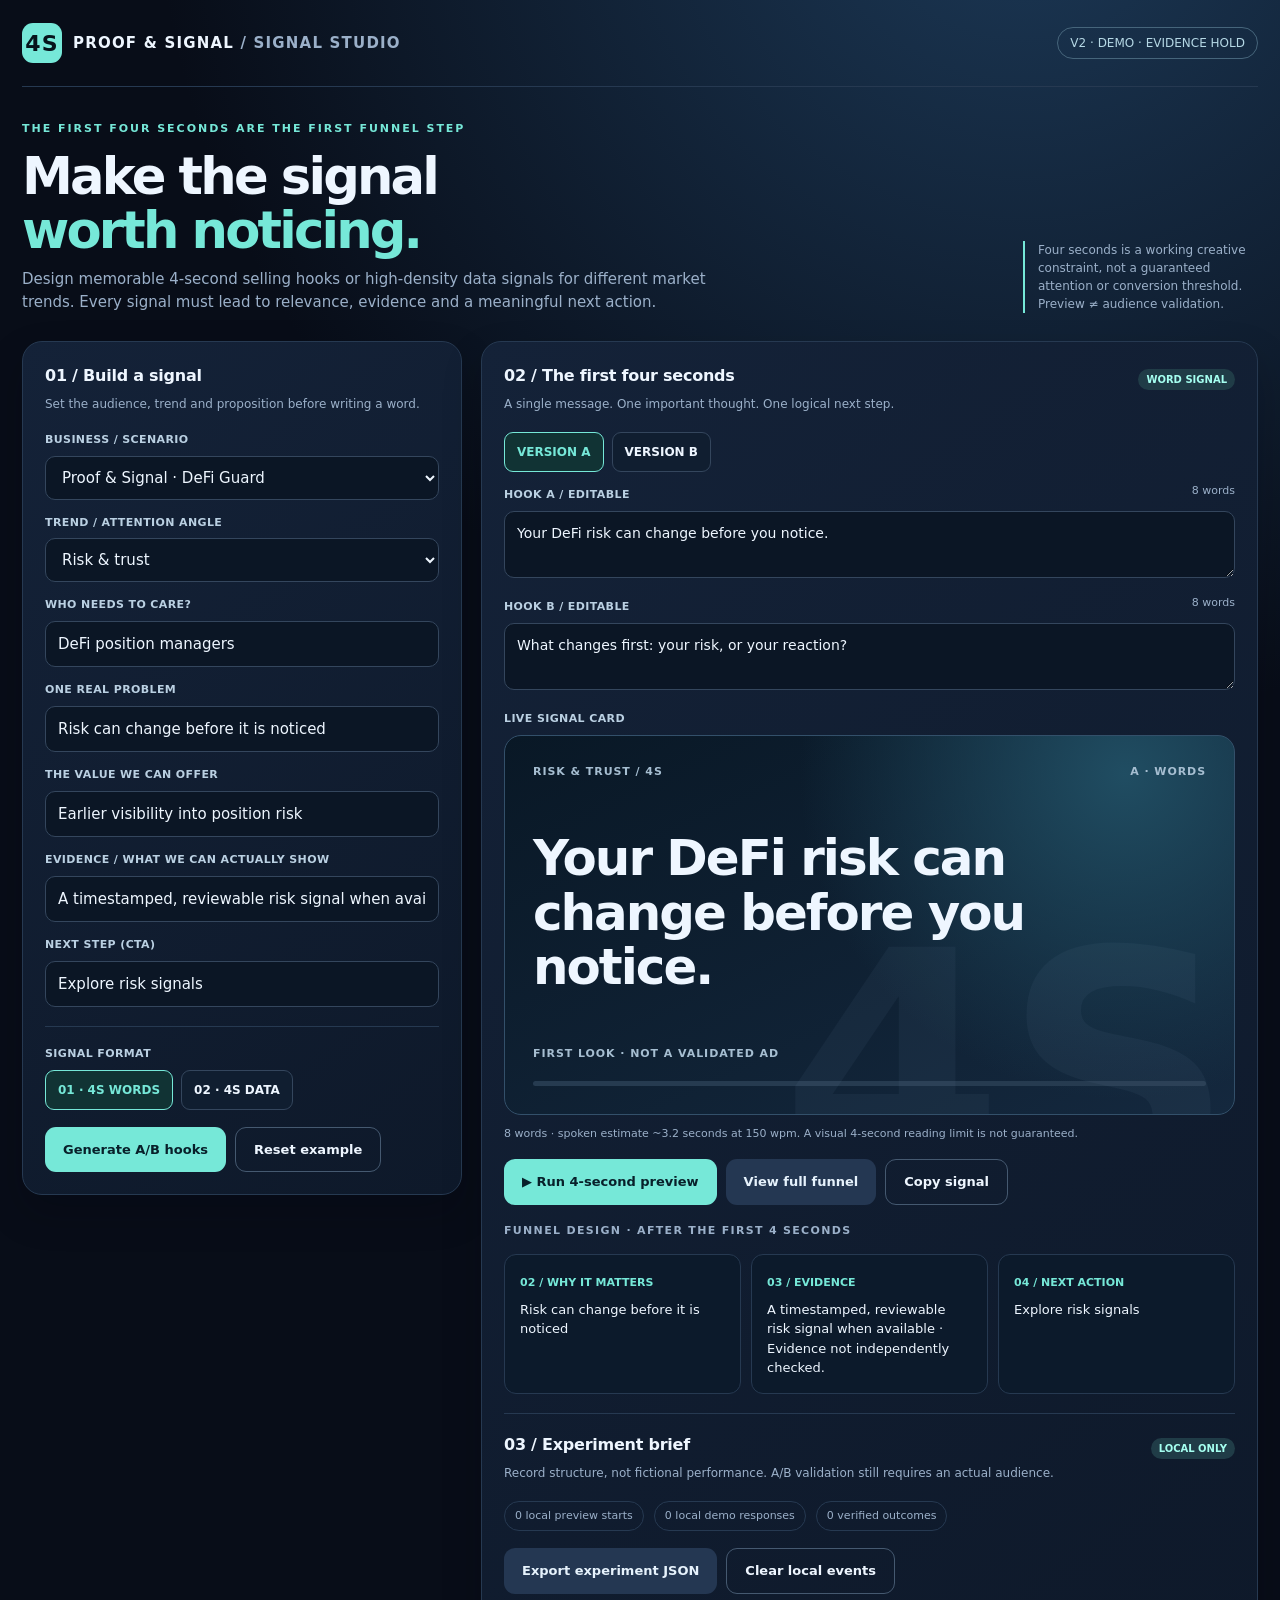
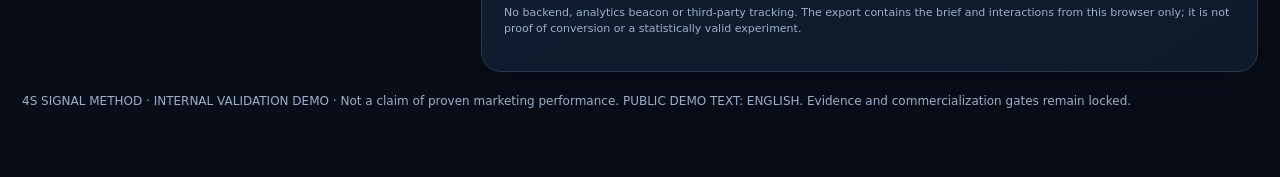
==== studio/index.html @ 3b1cb040 "Add isolated 4S Signal Studio v2 preview with trend-aware selling hooks and evidence funnel" ====
<!doctype html>
<html lang="en">
<head>
<meta charset="utf-8">
<meta name="viewport" content="width=device-width, initial-scale=1">
<meta name="color-scheme" content="dark">
<title>4S Signal Studio — Hook to Funnel Demo</title>
<style>
:root{--bg:#080d18;--panel:#101b2d;--p2:#142238;--line:#263951;--text:#eef6ff;--muted:#9bb0c9;--aqua:#76e8d8;--blue:#95b5ff;--amber:#ffd78e;--error:#ffa4a4}
*{box-sizing:border-box}body{margin:0;background:radial-gradient(circle at 80% -8%,#1c3957 0,transparent 40%),var(--bg);color:var(--text);font:15px/1.5 Inter,ui-sans-serif,system-ui,-apple-system,BlinkMacSystemFont,"Segoe UI",sans-serif}button,input,textarea,select{font:inherit}button{cursor:pointer}button:focus-visible,input:focus-visible,textarea:focus-visible,select:focus-visible{outline:2px solid var(--aqua);outline-offset:3px}a{color:var(--aqua)}.shell{max-width:1320px;margin:auto;padding:0 22px 55px}.top{display:flex;gap:15px;align-items:center;justify-content:space-between;padding:23px 0;border-bottom:1px solid var(--line)}.logo{display:flex;align-items:center;gap:11px;font-weight:800;letter-spacing:.08em}.mark{display:grid;place-items:center;width:40px;height:40px;background:var(--aqua);color:#06131b;border-radius:11px;font-size:22px;font-weight:900}.status{font-size:12px;border:1px solid #46657b;border-radius:99px;color:#b5d8e5;padding:6px 12px}.hero{display:flex;justify-content:space-between;gap:22px;align-items:end;padding:34px 0 28px}.eyebrow{color:var(--aqua);font-size:11px;font-weight:800;letter-spacing:.18em}.hero h1{font-size:clamp(33px,4vw,61px);line-height:1.06;letter-spacing:-.055em;margin:11px 0}.hero h1 em{font-style:normal;color:var(--aqua)}.hero p{max-width:720px;color:var(--muted);margin:0}.hero .note{max-width:235px;font-size:12px;color:var(--muted);border-left:2px solid var(--aqua);padding-left:13px}.workspace{display:grid;grid-template-columns:minmax(310px,440px) minmax(0,1fr);gap:19px;align-items:start}.panel{background:linear-gradient(145deg,#142238 0,#0e192a 100%);border:1px solid var(--line);border-radius:20px;padding:22px;box-shadow:0 18px 38px #02071035}.panel h2{font-size:16px;letter-spacing:-.015em;margin:0 0 7px}.sub{font-size:12px;color:var(--muted);margin:0 0 19px}.label{display:block;color:#bad0e2;font-weight:700;font-size:11px;letter-spacing:.035em;margin:15px 0 7px}.field{width:100%;background:#0b1625;color:var(--text);border:1px solid #34465d;border-radius:10px;padding:11px 12px;min-height:43px}.field::placeholder{color:#8295ad}.field:focus{border-color:var(--aqua)}textarea.field{min-height:67px;resize:vertical}.twocol{display:grid;grid-template-columns:1fr 1fr;gap:11px}.tabs{display:flex;gap:8px}.chip{background:#101e30;border:1px solid #34465d;border-radius:9px;color:var(--text);padding:10px 12px;font-size:12px;font-weight:800}.chip.active{border-color:var(--aqua);color:var(--aqua);background:#113334}.btn{border:0;border-radius:11px;padding:12px 18px;font-weight:800;font-size:13px;background:var(--aqua);color:#08202a}.btn.secondary{background:#243752;color:#e6f2fc}.btn.outline{background:transparent;color:var(--text);border:1px solid #455970}.btn:disabled{opacity:.4;cursor:not-allowed}.btn-row{display:flex;flex-wrap:wrap;gap:9px;margin-top:17px}.help{color:var(--muted);font-size:11px}.warning{color:var(--amber)!important}.success{color:var(--aqua)!important}.hlabel{display:flex;align-items:center;justify-content:space-between;gap:8px}.pill{display:inline-block;background:#203c47;color:#a5fff0;padding:3px 8px;font-size:10px;border-radius:99px;font-weight:750}.stage{min-height:380px;display:flex;flex-direction:column;justify-content:space-between;background:radial-gradient(circle at 85% 10%,#204d62 0,transparent 46%),linear-gradient(155deg,#091826,#14283e);border:1px solid #33506a;border-radius:17px;padding:28px;position:relative;overflow:hidden}.stage:after{content:"4S";position:absolute;bottom:-115px;right:0;color:#87a5bd10;font-size:320px;font-weight:900;pointer-events:none;line-height:1}.stagehead,.stagefoot{display:flex;justify-content:space-between;gap:10px;align-items:center;z-index:1;font-size:11px;letter-spacing:.085em;font-weight:800;color:#a6bed1}.signal{z-index:1;position:relative;margin:32px 0}.signal h3{font-size:clamp(30px,3.9vw,60px);line-height:1.09;letter-spacing:-.04em;margin:0;max-width:740px}.signal .unit{color:var(--aqua);font-size:13px;font-weight:800;letter-spacing:.06em;text-transform:uppercase}.signal .number{font-size:clamp(74px,9vw,136px);line-height:.95;letter-spacing:-.07em;color:var(--aqua);font-weight:900}.signal .context{color:#e9f5fb;font-size:clamp(18px,2vw,29px);line-height:1.16;margin-top:10px;font-weight:800}.signal .implication{color:#b5cede;margin-top:10px;font-size:15px}.source{max-width:320px;text-align:right;color:var(--amber);letter-spacing:0;font-size:10px}.progress{height:5px;background:#263b50;border-radius:100px;overflow:hidden;margin-top:18px}.progress>span{display:block;background:var(--aqua);height:100%;width:0}.progress.running>span{animation:fill 4s linear forwards}@keyframes fill{to{width:100%}}.muted{color:var(--muted)}.below{display:grid;grid-template-columns:repeat(3,minmax(0,1fr));gap:10px;margin-top:15px}.step{padding:15px;background:#0c1a2b;border:1px solid var(--line);border-radius:12px}.step b{color:var(--aqua);font-size:11px}.step p{font-size:13px;margin:7px 0 0}.evidence{color:var(--amber)}.mini-title{font-size:11px;font-weight:800;letter-spacing:.12em;color:var(--muted);margin:18px 0 11px}.signal-edit{min-height:75px;font-size:14px}.split{display:grid;grid-template-columns:1fr 1fr;gap:12px}.thin{height:1px;background:var(--line);margin:19px 0}.test-result{background:#11293a;border:1px solid #285066;border-radius:12px;padding:15px;margin-top:12px;display:none}.test-result.visible{display:block}.test-result h3{margin:0 0 8px}.result-head{font-size:13px;font-weight:700;color:var(--aqua)}.result-head small{color:var(--muted);font-weight:400}.test-actions{display:flex;flex-wrap:wrap;gap:8px;margin-top:15px}.count{color:var(--muted);font-size:12px}.footer-note{font-size:12px;color:var(--muted);margin-top:20px}.summary{display:flex;gap:10px;flex-wrap:wrap;margin-top:10px}.summary span{padding:6px 10px;border:1px solid var(--line);border-radius:99px;font-size:11px;color:var(--muted)}.value{font-size:13px;font-weight:700}.fade{opacity:.55}.test-banner{background:#273d30;color:#c8f0d4;border:1px solid #45785c;padding:8px 11px;font-size:11px;border-radius:8px;margin-bottom:12px}.exportNote{font-size:11px;color:var(--muted)}.test-hidden{display:none!important}@media(max-width:1020px){.workspace{grid-template-columns:1fr}.hero{align-items:start}.stage{min-height:345px}}@media(max-width:640px){.shell{padding:0 13px 28px}.top{padding:14px 0}.logo{letter-spacing:.02em;font-size:12px}.mark{height:34px;width:34px}.status{font-size:10px;padding:4px 7px}.hero{display:block;padding:24px 0}.hero h1{font-size:38px}.hero .note{margin-top:17px;max-width:100%}.panel{padding:16px;border-radius:14px}.stage{padding:18px;min-height:335px}.stage:after{font-size:220px;bottom:-65px}.signal{margin:27px 0}.signal h3{font-size:36px}.signal .number{font-size:90px}.below{grid-template-columns:1fr}.twocol{grid-template-columns:1fr}.split{grid-template-columns:1fr}.source{max-width:140px}.hero .note{border-left:2px solid var(--aqua)}}
</style>
</head>
<body>
<div class="shell">
<header class="top"><div class="logo"><span class="mark">4S</span><span>PROOF &amp; SIGNAL <span class="muted">/ SIGNAL STUDIO</span></span></div><span class="status">V2 · DEMO · EVIDENCE HOLD</span></header>
<div class="hero"><div><div class="eyebrow">THE FIRST FOUR SECONDS ARE THE FIRST FUNNEL STEP</div><h1>Make the signal<br><em>worth noticing.</em></h1><p>Design memorable 4-second selling hooks or high-density data signals for different market trends. Every signal must lead to relevance, evidence and a meaningful next action.</p></div><div class="note">Four seconds is a working creative constraint, not a guaranteed attention or conversion threshold. Preview ≠ audience validation.</div></div>
<div class="workspace">
<section class="panel" aria-labelledby="editorTitle">
<h2 id="editorTitle">01 / Build a signal</h2><p class="sub">Set the audience, trend and proposition before writing a word.</p>
<label class="label" for="project">BUSINESS / SCENARIO</label><select class="field" id="project"><option value="defi">Proof &amp; Signal · DeFi Guard</option><option value="leads">TrendSolutions · Lead Recovery</option><option value="finder">TrendSolutions · Product Finder</option><option value="custom">Custom campaign</option></select>
<label class="label" for="trend">TREND / ATTENTION ANGLE</label><select class="field" id="trend"><option value="risk">Risk &amp; trust</option><option value="cost">Cost &amp; lost value</option><option value="speed">Speed &amp; response</option><option value="emerging">Emerging demand</option><option value="proof">Evidence over hype</option></select>
<label class="label" for="audience">WHO NEEDS TO CARE?</label><input class="field" id="audience" maxlength="140">
<label class="label" for="problem">ONE REAL PROBLEM</label><input class="field" id="problem" maxlength="160">
<label class="label" for="benefit">THE VALUE WE CAN OFFER</label><input class="field" id="benefit" maxlength="160">
<label class="label" for="evidence">EVIDENCE / WHAT WE CAN ACTUALLY SHOW</label><input class="field" id="evidence" maxlength="180" placeholder="e.g. a dated sample report or verified workflow">
<label class="label" for="cta">NEXT STEP (CTA)</label><input class="field" id="cta" maxlength="70" placeholder="Explore the evidence">
<div class="thin"></div><div class="label">SIGNAL FORMAT</div>
<div class="tabs" role="group" aria-label="Signal format"><button type="button" id="wordsTab" class="chip active" aria-pressed="true">01 · 4S WORDS</button><button type="button" id="dataTab" class="chip" aria-pressed="false">02 · 4S DATA</button></div>
<div id="dataFields" hidden>
<div class="twocol"><div><label class="label" for="metric">METRIC (ACTUAL OR SAMPLE)</label><input class="field" id="metric" maxlength="16" placeholder="e.g. 5"></div><div><label class="label" for="unit">UNIT / MEANING</label><input class="field" id="unit" maxlength="50" placeholder="unanswered inquiries"></div></div>
<label class="label" for="period">PERIOD / SCOPE</label><input class="field" id="period" maxlength="50" placeholder="past 24 hours">
<label class="label" for="source">DATA SOURCE (OPTIONAL)</label><input class="field" id="source" maxlength="180" placeholder="Source name, date, report or URL">
<p class="help warning">Demo metrics are illustrative. Enter a genuine source for your own data. User-supplied sources are not independently verified.</p>
</div>
<div class="btn-row"><button class="btn" id="generate" type="button">Generate A/B hooks</button><button class="btn outline" id="reset" type="button">Reset example</button></div>
</section>
<section class="panel" aria-label="Hook studio preview">
<div class="hlabel"><h2>02 / The first four seconds</h2><span id="formatPill" class="pill">WORD SIGNAL</span></div><p class="sub">A single message. One important thought. One logical next step.</p>
<div class="tabs" role="group" aria-label="Hook variation"><button class="chip active" id="varA" aria-pressed="true" type="button">VERSION A</button><button class="chip" id="varB" aria-pressed="false" type="button">VERSION B</button></div>
<div id="wordEditor"><div class="hlabel"><label class="label" for="hookA">HOOK A / EDITABLE</label><span class="help" id="wordsA"></span></div><textarea id="hookA" class="field signal-edit" maxlength="220"></textarea><div class="hlabel"><label class="label" for="hookB">HOOK B / EDITABLE</label><span class="help" id="wordsB"></span></div><textarea id="hookB" class="field signal-edit" maxlength="220"></textarea></div>
<div class="label">LIVE SIGNAL CARD</div>
<div class="stage" id="stage" aria-live="polite">
<div class="stagehead"><span id="topTag">RISK &amp; TRUST / 4S</span><span id="previewType">A · WORDS</span></div>
<div class="signal" id="signal" aria-label="Four second hook preview"><h3 id="signalHeadline"></h3><div id="signalData" hidden><div class="number" id="signalNumber"></div><div class="unit" id="signalUnit"></div><div class="context" id="signalContext"></div><div class="implication" id="signalImplication"></div></div></div>
<div><div class="stagefoot"><span id="stageFooter">FIRST LOOK · NOT A VALIDATED AD</span><span class="source" id="sourceFlag"></span></div><div class="progress" id="progress"><span></span></div></div>
</div>
<p class="help" id="readHint">Concise hooks are more likely to be readable in four seconds. Actual comprehension must be tested.</p>
<div class="btn-row"><button class="btn" id="preview" type="button">▶ Run 4-second preview</button><button class="btn secondary" id="showFunnel" type="button">View full funnel</button><button class="btn outline" id="copy" type="button">Copy signal</button></div>
<div class="test-result" id="result" aria-live="polite"><div class="result-head">THE NEXT STEP <small id="resultOrigin"></small></div><h3 id="resultHeadline"></h3><p id="resultProblem"></p><p id="resultEvidence"></p><div class="test-actions"><button class="btn" id="explore" type="button">Explore evidence</button><button class="btn secondary" id="notRelevant" type="button">Not relevant</button></div><p class="help" id="outcomeText">Local demo interaction only — not a verified customer response.</p></div>
<div class="mini-title">FUNNEL DESIGN · AFTER THE FIRST 4 SECONDS</div><div class="below"><div class="step"><b>02 / WHY IT MATTERS</b><p id="stepProblem"></p></div><div class="step"><b>03 / EVIDENCE</b><p id="stepEvidence"></p></div><div class="step"><b>04 / NEXT ACTION</b><p id="stepAction"></p></div></div>
<div class="thin"></div><div class="hlabel"><h2>03 / Experiment brief</h2><span class="pill">LOCAL ONLY</span></div><p class="sub">Record structure, not fictional performance. A/B validation still requires an actual audience.</p><div class="summary" id="eventSummary"><span>0 preview starts</span><span>0 local actions</span><span>0 verified outcomes</span></div><div class="btn-row"><button class="btn secondary" id="export" type="button">Export experiment JSON</button><button class="btn outline" id="clear" type="button">Clear local events</button></div><p class="exportNote">No backend, analytics beacon or third-party tracking. The export contains the brief and interactions from this browser only; it is not proof of conversion or a statistically valid experiment.</p>
</section>
</div><p class="footer-note">4S SIGNAL METHOD · INTERNAL VALIDATION DEMO · Not a claim of proven marketing performance. PUBLIC DEMO TEXT: ENGLISH. Evidence and commercialization gates remain locked.</p>
</div>
<script>
(()=>{'use strict';
const el=id=>document.getElementById(id);
const cases={
 defi:{audience:'DeFi position managers',problem:'Risk can change before it is noticed',benefit:'Earlier visibility into position risk',evidence:'A timestamped, reviewable risk signal when available',cta:'Explore risk signals',metric:'',unit:'',period:'',hooks:{risk:['Your DeFi risk can change before you notice.','What changes first: your risk, or your reaction?'],cost:['Do you know the true cost of protecting capital?','The hidden cost: risk you did not measure.'],speed:['How fast can your DeFi risk change?','Your next risk decision starts with a signal.'],emerging:['New DeFi opportunities bring new risks. Are you tracking both?','What is changing before the market notices?'],proof:['Risk claims are easy. Where is the evidence?','A green dashboard is not proof of low risk.']}},
 leads:{audience:'Business owners and sales teams',problem:'Qualified inbound leads may go unanswered',benefit:'A more consistent lead response workflow',evidence:'Response timestamps and an auditable lead-recovery workflow',cta:'Explore lead recovery',metric:'5',unit:'unanswered inquiries',period:'illustrative 24h sample',hooks:{risk:['A missed lead may never ask twice.','What happens when your best lead hears nothing?'],cost:['How much is one unanswered lead worth?','Unanswered inquiries can become lost opportunities.'],speed:['A new lead arrives. Who answers first?','How long does your next lead wait?'],emerging:['Demand is moving. Can your follow-up keep pace?','More inbound interest means nothing without a response.'],proof:['Your CRM says “lead.” Did anyone reply?','Where is the evidence your leads were contacted?']}},
 finder:{audience:'EU affiliate and e-commerce teams',problem:'Product demand can change before sourcing catches up',benefit:'Spot and evaluate emerging product demand',evidence:'Dated, cross-channel demand signals when collected',cta:'Explore demand signals',metric:'3',unit:'channels to compare',period:'illustrative research workflow',hooks:{risk:['A viral product is not always a sellable product.','What will you check before promoting the trend?'],cost:['The costly trend is the one you chase too late.','What if your product research begins after the peak?'],speed:['Viral demand moves faster than product catalogs.','By the time it trends, are you already late?'],emerging:['Is this the next demand shift—or just noise?','What are people discovering before everyone else?'],proof:['Viral views are not proof of buyer demand.','Which trend has evidence beyond creator hype?']}},
 custom:{audience:'Your ideal buyer',problem:'an important customer problem goes unnoticed',benefit:'a useful, evidence-based solution',evidence:'',cta:'Explore the solution',metric:'',unit:'',period:'',hooks:{}}
};
let variant='A',mode='words',running=false,events=[],previewId=null;
const keys=['audience','problem','benefit','evidence','cta','metric','unit','period','source'];
let project='defi',trend='risk';
function esc(s){return String(s??'').replace(/[&<>"']/g,ch=>({'&':'&amp;','<':'&lt;','>':'&gt;','"':'&quot;',"'":'&#39;'}[ch]));}
function val(id){return el(id).value.trim();}
function wordCount(v){return v.trim().split(/\s+/).filter(Boolean).length;}
function normalizeSentence(s){return s.replace(/[.?!]+$/,'').trim();}
function shortProblem(){return normalizeSentence(val('problem')).replace(/^([A-Z])/,m=>m.toLowerCase());}
function hooksFor(){let p=cases[project];if(p.hooks[trend])return p.hooks[trend];let pain=shortProblem();let templates={risk:[`What if ${pain}?`,`How do you know when ${pain}?`],cost:[`What is the true cost when ${pain}?`,`Is ${pain} costing more than you think?`],speed:[`How quickly can you act when ${pain}?`,`When ${pain}, every response matters.`],emerging:[`What is changing before your competitors see it?`,`Is ${pain} a hidden market signal?`],proof:[`What evidence do you have when ${pain}?`,`Claims are easy. Can you show the evidence?`]};return templates[trend];}
function seedProject(){let p=cases[project];for(let k of keys)el(k).value=p[k]||'';regenerate();}
function regenerate(){let h=hooksFor();el('hookA').value=h[0];el('hookB').value=h[1];render();}
function render(){let ang=el('trend').selectedOptions[0].textContent.toUpperCase();el('topTag').textContent=ang+' / 4S';el('wordsTab').classList.toggle('active',mode==='words');el('dataTab').classList.toggle('active',mode==='data');el('wordsTab').setAttribute('aria-pressed',mode==='words');el('dataTab').setAttribute('aria-pressed',mode==='data');el('dataFields').hidden=mode!=='data';el('wordEditor').hidden=mode!=='words';el('formatPill').textContent=mode==='words'?'WORD SIGNAL':'DATA SIGNAL';el('varA').classList.toggle('active',variant==='A');el('varB').classList.toggle('active',variant==='B');el('varA').setAttribute('aria-pressed',variant==='A');el('varB').setAttribute('aria-pressed',variant==='B');el('previewType').textContent=variant+' · '+mode.toUpperCase();
let hook=val('hook'+variant);el('wordsA').textContent=wordCount(val('hookA'))+' words';el('wordsB').textContent=wordCount(val('hookB'))+' words';
let missing=!val('metric')||!val('unit');el('signalHeadline').hidden=mode==='data';el('signalData').hidden=mode==='words';
if(mode==='words'){el('signalHeadline').textContent=hook||'Write a memorable four-second signal.';el('sourceFlag').textContent='';let count=wordCount(hook);el('readHint').textContent=`${count} words · spoken estimate ~${(count/2.5).toFixed(1)} seconds at 150 wpm. A visual 4-second reading limit is not guaranteed.`;el('readHint').classList.toggle('warning',count>12);}else{
el('signalNumber').textContent=missing?'—':val('metric');el('signalUnit').textContent=missing?'ADD ONE MEANINGFUL METRIC':val('unit');el('signalContext').textContent=val('period')||'Add the relevant timeframe';el('signalImplication').textContent=val('problem')||'Show the consequence';let src=val('source');el('sourceFlag').textContent=src?'USER-SUPPLIED SOURCE · NOT AUDITED':'ILLUSTRATIVE · NO VERIFIED SOURCE';el('readHint').textContent=missing?'Enter a metric and a unit before running a data signal.':'A data signal compresses the key fact, scope and implication. It does not replace full evidence.';el('readHint').classList.toggle('warning',missing);}
el('preview').disabled=running||(mode==='data'&&missing)||(mode==='words'&&!hook);el('stepProblem').textContent=val('problem')||'No audience problem defined.';el('stepEvidence').textContent=val('evidence')?val('evidence')+' · Evidence not independently checked.':'Evidence pending — do not claim an unverified result.';el('stepAction').textContent=val('cta')||'No action defined.';el('explore').textContent=val('cta')||'Explore the evidence';el('stageFooter').textContent=running?'EXPOSURE TIMER · NOT A MEASURE OF ATTENTION':'FIRST LOOK · NOT A VALIDATED AD';updateSummary();}
function setMode(v){if(running)return;mode=v;hideResult();render();}function setVariant(v){if(running)return;variant=v;hideResult();render();}
function hideResult(){el('result').classList.remove('visible');el('outcomeText').textContent='Local demo interaction only — not a verified customer response.';el('explore').disabled=false;el('notRelevant').disabled=false;}
function snap(){return {scenario:project,trend,variant,mode,audience:val('audience'),problem:val('problem'),benefit:val('benefit'),evidence:val('evidence'),cta:val('cta'),hookA:val('hookA'),hookB:val('hookB'),selectedHook:val('hook'+variant),metric:val('metric'),unit:val('unit'),period:val('period'),source:val('source'),evidence_status:'USER_SUPPLIED_NOT_INDEPENDENTLY_VERIFIED'};}
function addEvent(type){events.push({type,time:new Date().toISOString(),preview_id:previewId,configuration:snap()});updateSummary();}
function updateSummary(){let starts=events.filter(e=>e.type==='preview_started').length,actions=events.filter(e=>e.type==='explore'||e.type==='not_relevant').length;el('eventSummary').innerHTML=`<span>${starts} local preview starts</span><span>${actions} local demo responses</span><span>0 verified outcomes</span>`;}
function showResult(origin){el('resultHeadline').textContent=val('benefit')||'A useful next step';el('resultProblem').textContent=`Problem: ${val('problem')||'not specified'}.`;
el('resultEvidence').textContent=val('evidence')?`Evidence path: ${val('evidence')} (not independently verified).`:'Evidence pending. Do not imply the claim is proven.';el('resultOrigin').textContent=origin;el('result').classList.add('visible');}
function startPreview(){if(running)return;running=true;hideResult();previewId='preview-'+Date.now()+'-'+Math.floor(Math.random()*1e6);addEvent('preview_started');render();el('progress').classList.remove('running');void el('progress').offsetWidth;el('progress').classList.add('running');el('preview').textContent='Displaying signal…';setTimeout(()=>{running=false;el('progress').classList.remove('running');el('preview').textContent='▶ Run 4-second preview';showResult('AFTER 4 SECOND DISPLAY');addEvent('preview_completed');render();el('result').scrollIntoView({block:'nearest',behavior:'smooth'});},4000);}
function exportJson(){const payload={schema:'4s-signal-lab-v2',created_at:new Date().toISOString(),disclaimer:'Synthetic or user-provided inputs. Local test events are not verified audience data or conversion evidence.',current:snap(),events};const blob=new Blob([JSON.stringify(payload,null,2)],{type:'application/json'}),u=URL.createObjectURL(blob),a=document.createElement('a');a.href=u;a.download='4s-signal-brief-'+new Date().toISOString().slice(0,10)+'.json';document.body.appendChild(a);a.click();a.remove();setTimeout(()=>URL.revokeObjectURL(u),1200);}
el('project').addEventListener('change',()=>{project=val('project');seedProject();hideResult();});el('trend').addEventListener('change',()=>{trend=val('trend');regenerate();hideResult();});el('generate').addEventListener('click',()=>{regenerate();hideResult();});el('reset').addEventListener('click',()=>{seedProject();hideResult();});
for(let id of keys.concat(['hookA','hookB']))el(id).addEventListener('input',render);
el('wordsTab').addEventListener('click',()=>setMode('words'));el('dataTab').addEventListener('click',()=>setMode('data'));el('varA').addEventListener('click',()=>setVariant('A'));el('varB').addEventListener('click',()=>setVariant('B'));
el('preview').addEventListener('click',startPreview);el('showFunnel').addEventListener('click',()=>showResult('DESIGN PREVIEW · NO EXPOSURE'));el('copy').addEventListener('click',async()=>{const t=mode==='words'?val('hook'+variant):[val('metric'),val('unit'),val('period'),val('problem'),val('source')].filter(Boolean).join(' · ');try{await navigator.clipboard.writeText(t);el('copy').textContent='Copied';setTimeout(()=>el('copy').textContent='Copy signal',1200);}catch(e){el('copy').textContent='Copy unavailable';}});
el('explore').addEventListener('click',()=>{addEvent('explore');el('outcomeText').textContent='Explore clicked in this browser. This is not proof of a qualified lead or sale.';el('explore').disabled=true;el('notRelevant').disabled=true;});el('notRelevant').addEventListener('click',()=>{addEvent('not_relevant');el('outcomeText').textContent='Not relevant clicked in this browser. This is local demo feedback only.';el('explore').disabled=true;el('notRelevant').disabled=true;});el('export').addEventListener('click',exportJson);el('clear').addEventListener('click',()=>{events=[];updateSummary();hideResult();});
seedProject();render();
})();
</script>
</body>
</html>
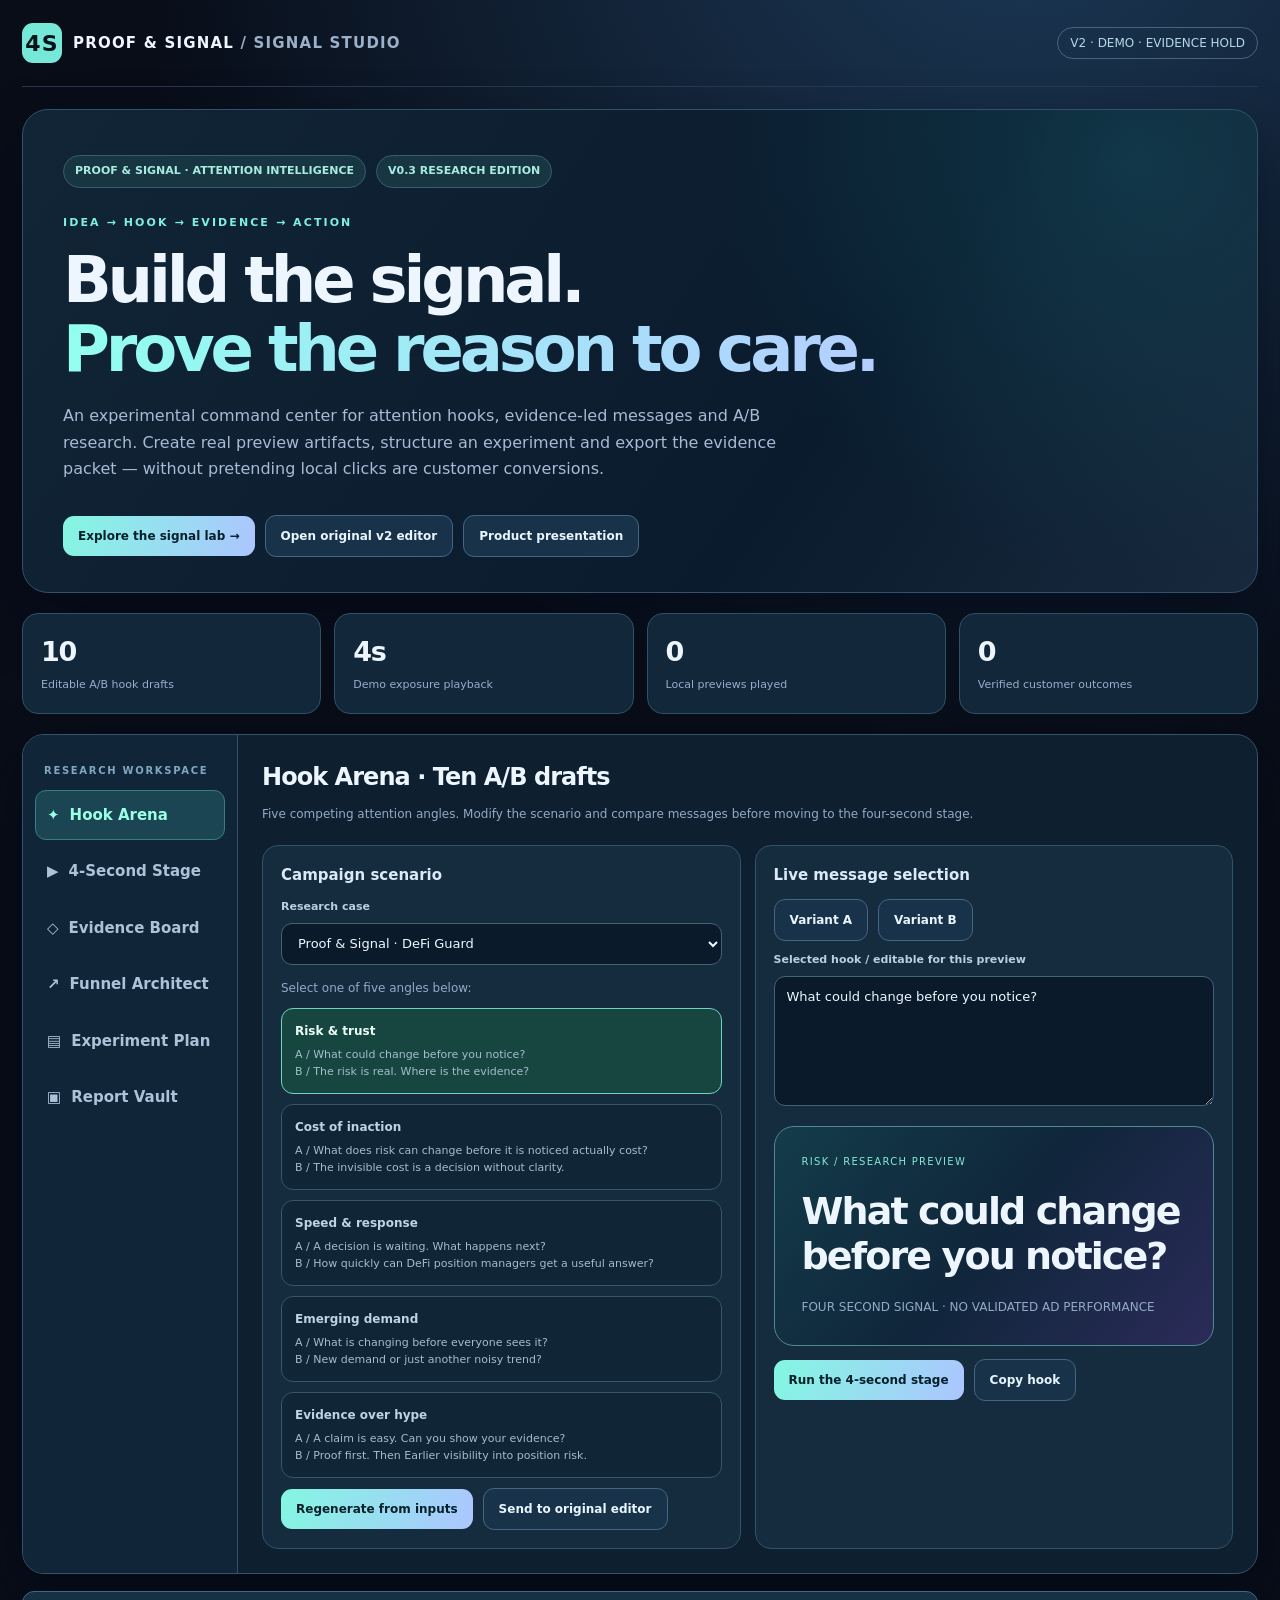
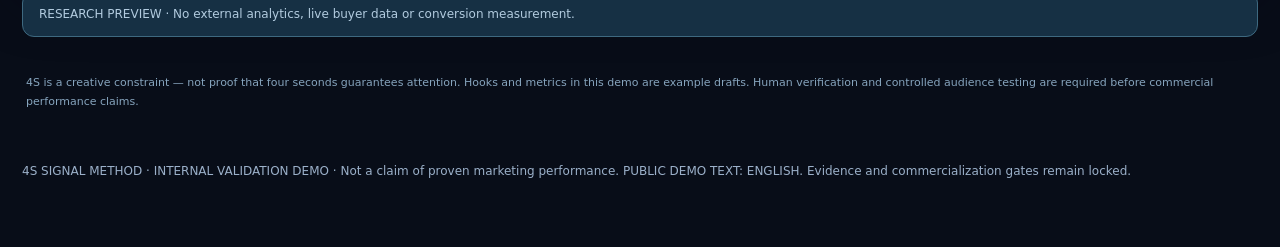
==== commit b9731d65: "Activate premium 4S research studio on isolated preview" ====
--- a/studio/index.html
+++ b/studio/index.html
@@ -7,8 +7,9 @@
 <title>4S Signal Studio — Hook to Funnel Demo</title>
 <style>
 :root{--bg:#080d18;--panel:#101b2d;--p2:#142238;--line:#263951;--text:#eef6ff;--muted:#9bb0c9;--aqua:#76e8d8;--blue:#95b5ff;--amber:#ffd78e;--error:#ffa4a4}
-*{box-sizing:border-box}body{margin:0;background:radial-gradient(circle at 80% -8%,#1c3957 0,transparent 40%),var(--bg);color:var(--text);font:15px/1.5 Inter,ui-sans-serif,system-ui,-apple-system,BlinkMacSystemFont,"Segoe UI",sans-serif}button,input,textarea,select{font:inherit}button{cursor:pointer}button:focus-visible,input:focus-visible,textarea:focus-visible,select:focus-visible{outline:2px solid var(--aqua);outline-offset:3px}a{color:var(--aqua)}.shell{max-width:1320px;margin:auto;padding:0 22px 55px}.top{display:flex;gap:15px;align-items:center;justify-content:space-between;padding:23px 0;border-bottom:1px solid var(--line)}.logo{display:flex;align-items:center;gap:11px;font-weight:800;letter-spacing:.08em}.mark{display:grid;place-items:center;width:40px;height:40px;background:var(--aqua);color:#06131b;border-radius:11px;font-size:22px;font-weight:900}.status{font-size:12px;border:1px solid #46657b;border-radius:99px;color:#b5d8e5;padding:6px 12px}.hero{display:flex;justify-content:space-between;gap:22px;align-items:end;padding:34px 0 28px}.eyebrow{color:var(--aqua);font-size:11px;font-weight:800;letter-spacing:.18em}.hero h1{font-size:clamp(33px,4vw,61px);line-height:1.06;letter-spacing:-.055em;margin:11px 0}.hero h1 em{font-style:normal;color:var(--aqua)}.hero p{max-width:720px;color:var(--muted);margin:0}.hero .note{max-width:235px;font-size:12px;color:var(--muted);border-left:2px solid var(--aqua);padding-left:13px}.workspace{display:grid;grid-template-columns:minmax(310px,440px) minmax(0,1fr);gap:19px;align-items:start}.panel{background:linear-gradient(145deg,#142238 0,#0e192a 100%);border:1px solid var(--line);border-radius:20px;padding:22px;box-shadow:0 18px 38px #02071035}.panel h2{font-size:16px;letter-spacing:-.015em;margin:0 0 7px}.sub{font-size:12px;color:var(--muted);margin:0 0 19px}.label{display:block;color:#bad0e2;font-weight:700;font-size:11px;letter-spacing:.035em;margin:15px 0 7px}.field{width:100%;background:#0b1625;color:var(--text);border:1px solid #34465d;border-radius:10px;padding:11px 12px;min-height:43px}.field::placeholder{color:#8295ad}.field:focus{border-color:var(--aqua)}textarea.field{min-height:67px;resize:vertical}.twocol{display:grid;grid-template-columns:1fr 1fr;gap:11px}.tabs{display:flex;gap:8px}.chip{background:#101e30;border:1px solid #34465d;border-radius:9px;color:var(--text);padding:10px 12px;font-size:12px;font-weight:800}.chip.active{border-color:var(--aqua);color:var(--aqua);background:#113334}.btn{border:0;border-radius:11px;padding:12px 18px;font-weight:800;font-size:13px;background:var(--aqua);color:#08202a}.btn.secondary{background:#243752;color:#e6f2fc}.btn.outline{background:transparent;color:var(--text);border:1px solid #455970}.btn:disabled{opacity:.4;cursor:not-allowed}.btn-row{display:flex;flex-wrap:wrap;gap:9px;margin-top:17px}.help{color:var(--muted);font-size:11px}.warning{color:var(--amber)!important}.success{color:var(--aqua)!important}.hlabel{display:flex;align-items:center;justify-content:space-between;gap:8px}.pill{display:inline-block;background:#203c47;color:#a5fff0;padding:3px 8px;font-size:10px;border-radius:99px;font-weight:750}.stage{min-height:380px;display:flex;flex-direction:column;justify-content:space-between;background:radial-gradient(circle at 85% 10%,#204d62 0,transparent 46%),linear-gradient(155deg,#091826,#14283e);border:1px solid #33506a;border-radius:17px;padding:28px;position:relative;overflow:hidden}.stage:after{content:"4S";position:absolute;bottom:-115px;right:0;color:#87a5bd10;font-size:320px;font-weight:900;pointer-events:none;line-height:1}.stagehead,.stagefoot{display:flex;justify-content:space-between;gap:10px;align-items:center;z-index:1;font-size:11px;letter-spacing:.085em;font-weight:800;color:#a6bed1}.signal{z-index:1;position:relative;margin:32px 0}.signal h3{font-size:clamp(30px,3.9vw,60px);line-height:1.09;letter-spacing:-.04em;margin:0;max-width:740px}.signal .unit{color:var(--aqua);font-size:13px;font-weight:800;letter-spacing:.06em;text-transform:uppercase}.signal .number{font-size:clamp(74px,9vw,136px);line-height:.95;letter-spacing:-.07em;color:var(--aqua);font-weight:900}.signal .context{color:#e9f5fb;font-size:clamp(18px,2vw,29px);line-height:1.16;margin-top:10px;font-weight:800}.signal .implication{color:#b5cede;margin-top:10px;font-size:15px}.source{max-width:320px;text-align:right;color:var(--amber);letter-spacing:0;font-size:10px}.progress{height:5px;background:#263b50;border-radius:100px;overflow:hidden;margin-top:18px}.progress>span{display:block;background:var(--aqua);height:100%;width:0}.progress.running>span{animation:fill 4s linear forwards}@keyframes fill{to{width:100%}}.muted{color:var(--muted)}.below{display:grid;grid-template-columns:repeat(3,minmax(0,1fr));gap:10px;margin-top:15px}.step{padding:15px;background:#0c1a2b;border:1px solid var(--line);border-radius:12px}.step b{color:var(--aqua);font-size:11px}.step p{font-size:13px;margin:7px 0 0}.evidence{color:var(--amber)}.mini-title{font-size:11px;font-weight:800;letter-spacing:.12em;color:var(--muted);margin:18px 0 11px}.signal-edit{min-height:75px;font-size:14px}.split{display:grid;grid-template-columns:1fr 1fr;gap:12px}.thin{height:1px;background:var(--line);margin:19px 0}.test-result{background:#11293a;border:1px solid #285066;border-radius:12px;padding:15px;margin-top:12px;display:none}.test-result.visible{display:block}.test-result h3{margin:0 0 8px}.result-head{font-size:13px;font-weight:700;color:var(--aqua)}.result-head small{color:var(--muted);font-weight:400}.test-actions{display:flex;flex-wrap:wrap;gap:8px;margin-top:15px}.count{color:var(--muted);font-size:12px}.footer-note{font-size:12px;color:var(--muted);margin-top:20px}.summary{display:flex;gap:10px;flex-wrap:wrap;margin-top:10px}.summary span{padding:6px 10px;border:1px solid var(--line);border-radius:99px;font-size:11px;color:var(--muted)}.value{font-size:13px;font-weight:700}.fade{opacity:.55}.test-banner{background:#273d30;color:#c8f0d4;border:1px solid #45785c;padding:8px 11px;font-size:11px;border-radius:8px;margin-bottom:12px}.exportNote{font-size:11px;color:var(--muted)}.test-hidden{display:none!important}@media(max-width:1020px){.workspace{grid-template-columns:1fr}.hero{align-items:start}.stage{min-height:345px}}@media(max-width:640px){.shell{padding:0 13px 28px}.top{padding:14px 0}.logo{letter-spacing:.02em;font-size:12px}.mark{height:34px;width:34px}.status{font-size:10px;padding:4px 7px}.hero{display:block;padding:24px 0}.hero h1{font-size:38px}.hero .note{margin-top:17px;max-width:100%}.panel{padding:16px;border-radius:14px}.stage{padding:18px;min-height:335px}.stage:after{font-size:220px;bottom:-65px}.signal{margin:27px 0}.signal h3{font-size:36px}.signal .number{font-size:90px}.below{grid-template-columns:1fr}.twocol{grid-template-columns:1fr}.split{grid-template-columns:1fr}.source{max-width:140px}.hero .note{border-left:2px solid var(--aqua)}}
+*{box-sizing:border-box}body{margin:0;background:radial-gradient(circle at 80% -8%,#1c3957 0,transparent 40%),var(--bg);color:var(--text);font:15px/1.5 Inter,ui-sans-serif,system-ui,-apple-system,BlinkMacSystemFont,"Segoe UI",sans-serif}button,input,textarea,select{font:inherit}button{cursor:pointer}button:focus-visible,input:focus-visible,textarea:focus-visible,select:focus-visible{outline:2px solid var(--aqua);outline-offset:3px}a{color:var(--aqua)}.shell{max-width:1320px;margin:auto;padding:0 22px 55px}.top{display:flex;gap:15px;align-items:center;justify-content:space-between;padding:23px 0;border-bottom:1px solid var(--line)}.logo{display:flex;align-items:center;gap:11px;font-weight:800;letter-spacing:.08em}.mark{display:grid;place-items:center;width:40px;height:40px;background:var(--aqua);color:#06131b;border-radius:11px;font-size:22px;font-weight:900}.status{font-size:12px;border:1px solid #46657b;border-radius:99px;color:#b5d8e5;padding:6px 12px}.hero{display:flex;justify-content:space-between;gap:22px;align-items:end;padding:34px 0 28px}.eyebrow{color:var(--aqua);font-size:11px;font-weight:800;letter-spacing:.18em}.hero h1{font-size:clamp(33px,4vw,61px);line-height:1.06;letter-spacing:-.055em;margin:11px 0}.hero h1 em{font-style:normal;color:var(--aqua)}.hero p{max-width:720px;color:var(--muted);margin:0}.hero .note{max-width:235px;font-size:12px;color:var(--muted);border-left:2px solid var(--aqua);padding-left:13px}.workspace{display:grid;grid-template-columns:minmax(310px,440px) minmax(0,1fr);gap:19px;align-items:start}.panel{background:linear-gradient(145deg,#142238 0,#0e192a 100%);border:1px solid var(--line);border-radius:20px;padding:22px;box-shadow:0 18px 38px #02071035}.panel h2{font-size:16px;letter-spacing:-.015em;margin:0 0 7px}.sub{font-size:12px;color:var(--muted);margin:0 0 19px}.label{display:block;color:#bad0e2;font-weight:700;font-size:11px;letter-spacing:.035em;margin:15px 0 7px}.field{width:100%;background:#0b1625;color:var(--text);border:1px solid #34465d;border-radius:10px;padding:11px 12px;min-height:43px}.field::placeholder{color:#8295ad}.field:focus{border-color:var(--aqua)}textarea.field{min-height:67px;resize:vertical}.twocol{display:grid;grid-template-columns:1fr 1fr;gap:11px}.tabs{display:flex;gap:8px}.chip{background:#101e30;border:1px solid #34465d;border-radius:9px;color:var(--text);padding:10px 12px;font-size:12px;font-weight:800}.chip.active{border-color:var(--aqua);color:var(--aqua);background:#113334}.btn{border:0;border-radius:11px;padding:12px 18px;font-weight:800;font-size:13px;background:var(--aqua);color:#08202a}.btn.secondary{background:#243752;color:#e6f2fc}.btn.outline{background:transparent;color:var(--text);border:1px solid #455970}.btn:disabled{opacity:.4;cursor:not-allowed}.btn-row{display:flex;flex-wrap:wrap;gap:9px;margin-top:17px}.help{color:var(--muted);font-size:11px}.warning{color:var(--amber)!important}.success{color:var(--aqua)!important}.hlabel{display:flex;align-items:center;justify-content:space-between;gap:8px}.pill{display:inline-block;background:#203c47;color:#a5fff0;padding:3px 8px;font-size:10px;border-radius:99px;font-weight:750}.stage{min-height:380px;display:flex;flex-direction:column;justify-content:space-between;background:radial-gradient(circle at 85% 10%,#204d62 0,transparent 46%),linear-gradient(155deg,#091826,#14283e);border:1px solid #33506a;border-radius:17px;padding:28px;position:relative;overflow:hidden}.stage:after{content:"4S";position:absolute;bottom:-115px;right:0;color:#87a5bd10;font-size:320px;font-weight:900;pointer-events:none;line-height:1}.stagehead,.stagefoot{display:flex;justify-content:space-between;gap:10px;align-items:center;z-index:1;font-size:11px;letter-spacing:.085em;font-weight:800;color:#a6bed1}.signal{z-index:1;position:relative;margin:32px 0}.signal h3{font-size:clamp(30px,3.9vw,60px);line-height:1.09;letter-spacing:-.04em;margin:0;max-width:740px}.signal .unit{color:var(--aqua);font-size:13px;font-weight:800;letter-spacing:.06em;text-transform:uppercase}.signal .number{font-size:clamp(74px,9vw,136px);line-height:.95;letter-spacing:-.07em;color:var(--aqua);font-weight:900}.signal .context{color:#e9f5fb;font-size:clamp(18px,2vw,29px);line-height:1.16;margin-top:10px;font-weight:800}.signal .implication{color:#b5cede;margin-top:10px;font-size:15px}.data-action{font-size:12px;color:#b5fff1;margin-top:12px;font-weight:850;letter-spacing:.02em}.signal.dataB #signalData:not([hidden]){display:flex;flex-direction:column}.signal.dataB #signalImplication{order:-1;font-size:clamp(20px,2vw,27px);color:var(--text);font-weight:850;margin:0 0 14px}.signal.dataB #signalContext{font-size:15px;color:#b5cede;font-weight:500;margin-top:10px}.source{max-width:320px;text-align:right;color:var(--amber);letter-spacing:0;font-size:10px}.progress{height:5px;background:#263b50;border-radius:100px;overflow:hidden;margin-top:18px}.progress>span{display:block;background:var(--aqua);height:100%;width:0}.progress.running>span{animation:fill 4s linear forwards}@keyframes fill{to{width:100%}}.muted{color:var(--muted)}.below{display:grid;grid-template-columns:repeat(3,minmax(0,1fr));gap:10px;margin-top:15px}.step{padding:15px;background:#0c1a2b;border:1px solid var(--line);border-radius:12px}.step b{color:var(--aqua);font-size:11px}.step p{font-size:13px;margin:7px 0 0}.evidence{color:var(--amber)}.mini-title{font-size:11px;font-weight:800;letter-spacing:.12em;color:var(--muted);margin:18px 0 11px}.signal-edit{min-height:75px;font-size:14px}.split{display:grid;grid-template-columns:1fr 1fr;gap:12px}.thin{height:1px;background:var(--line);margin:19px 0}.test-result{background:#11293a;border:1px solid #285066;border-radius:12px;padding:15px;margin-top:12px;display:none}.test-result.visible{display:block}.test-result h3{margin:0 0 8px}.result-head{font-size:13px;font-weight:700;color:var(--aqua)}.result-head small{color:var(--muted);font-weight:400}.test-actions{display:flex;flex-wrap:wrap;gap:8px;margin-top:15px}.count{color:var(--muted);font-size:12px}.footer-note{font-size:12px;color:var(--muted);margin-top:20px}.summary{display:flex;gap:10px;flex-wrap:wrap;margin-top:10px}.summary span{padding:6px 10px;border:1px solid var(--line);border-radius:99px;font-size:11px;color:var(--muted)}.value{font-size:13px;font-weight:700}.fade{opacity:.55}.test-banner{background:#273d30;color:#c8f0d4;border:1px solid #45785c;padding:8px 11px;font-size:11px;border-radius:8px;margin-bottom:12px}.exportNote{font-size:11px;color:var(--muted)}.test-hidden{display:none!important}@media(max-width:1020px){.workspace{grid-template-columns:1fr}.hero{align-items:start}.stage{min-height:345px}}@media(max-width:640px){.shell{padding:0 13px 28px}.top{padding:14px 0}.logo{letter-spacing:.02em;font-size:12px}.mark{height:34px;width:34px}.status{font-size:10px;padding:4px 7px}.hero{display:block;padding:24px 0}.hero h1{font-size:38px}.hero .note{margin-top:17px;max-width:100%}.panel{padding:16px;border-radius:14px}.stage{padding:18px;min-height:335px}.stage:after{font-size:220px;bottom:-65px}.signal{margin:27px 0}.signal h3{font-size:36px}.signal .number{font-size:90px}.below{grid-template-columns:1fr}.twocol{grid-template-columns:1fr}.split{grid-template-columns:1fr}.source{max-width:140px}.hero .note{border-left:2px solid var(--aqua)}}
 </style>
+<link rel="stylesheet" href="./premium.css"><script src="./premium.js" defer></script>
 </head>
 <body>
 <div class="shell">
@@ -41,7 +42,7 @@
 <div class="label">LIVE SIGNAL CARD</div>
 <div class="stage" id="stage" aria-live="polite">
 <div class="stagehead"><span id="topTag">RISK &amp; TRUST / 4S</span><span id="previewType">A · WORDS</span></div>
-<div class="signal" id="signal" aria-label="Four second hook preview"><h3 id="signalHeadline"></h3><div id="signalData" hidden><div class="number" id="signalNumber"></div><div class="unit" id="signalUnit"></div><div class="context" id="signalContext"></div><div class="implication" id="signalImplication"></div></div></div>
+<div class="signal" id="signal" aria-label="Four second hook preview"><h3 id="signalHeadline"></h3><div id="signalData" hidden><div class="number" id="signalNumber"></div><div class="unit" id="signalUnit"></div><div class="context" id="signalContext"></div><div class="implication" id="signalImplication"></div><div class="data-action" id="dataAction"></div></div></div>
 <div><div class="stagefoot"><span id="stageFooter">FIRST LOOK · NOT A VALIDATED AD</span><span class="source" id="sourceFlag"></span></div><div class="progress" id="progress"><span></span></div></div>
 </div>
 <p class="help" id="readHint">Concise hooks are more likely to be readable in four seconds. Actual comprehension must be tested.</p>
@@ -74,9 +75,9 @@
 function regenerate(){let h=hooksFor();el('hookA').value=h[0];el('hookB').value=h[1];render();}
 function render(){let ang=el('trend').selectedOptions[0].textContent.toUpperCase();el('topTag').textContent=ang+' / 4S';el('wordsTab').classList.toggle('active',mode==='words');el('dataTab').classList.toggle('active',mode==='data');el('wordsTab').setAttribute('aria-pressed',mode==='words');el('dataTab').setAttribute('aria-pressed',mode==='data');el('dataFields').hidden=mode!=='data';el('wordEditor').hidden=mode!=='words';el('formatPill').textContent=mode==='words'?'WORD SIGNAL':'DATA SIGNAL';el('varA').classList.toggle('active',variant==='A');el('varB').classList.toggle('active',variant==='B');el('varA').setAttribute('aria-pressed',variant==='A');el('varB').setAttribute('aria-pressed',variant==='B');el('previewType').textContent=variant+' · '+mode.toUpperCase();
 let hook=val('hook'+variant);el('wordsA').textContent=wordCount(val('hookA'))+' words';el('wordsB').textContent=wordCount(val('hookB'))+' words';
-let missing=!val('metric')||!val('unit');el('signalHeadline').hidden=mode==='data';el('signalData').hidden=mode==='words';
+let missing=!val('metric')||!val('unit');el('signalHeadline').hidden=mode==='data';el('signalData').hidden=mode==='words';el('signal').classList.toggle('dataB',mode==='data'&&variant==='B');
 if(mode==='words'){el('signalHeadline').textContent=hook||'Write a memorable four-second signal.';el('sourceFlag').textContent='';let count=wordCount(hook);el('readHint').textContent=`${count} words · spoken estimate ~${(count/2.5).toFixed(1)} seconds at 150 wpm. A visual 4-second reading limit is not guaranteed.`;el('readHint').classList.toggle('warning',count>12);}else{
-el('signalNumber').textContent=missing?'—':val('metric');el('signalUnit').textContent=missing?'ADD ONE MEANINGFUL METRIC':val('unit');el('signalContext').textContent=val('period')||'Add the relevant timeframe';el('signalImplication').textContent=val('problem')||'Show the consequence';let src=val('source');el('sourceFlag').textContent=src?'USER-SUPPLIED SOURCE · NOT AUDITED':'ILLUSTRATIVE · NO VERIFIED SOURCE';el('readHint').textContent=missing?'Enter a metric and a unit before running a data signal.':'A data signal compresses the key fact, scope and implication. It does not replace full evidence.';el('readHint').classList.toggle('warning',missing);}
+el('signalNumber').textContent=missing?'—':val('metric');el('signalUnit').textContent=missing?'ADD ONE MEANINGFUL METRIC':val('unit');el('signalContext').textContent=val('period')||'Add the relevant timeframe';el('signalImplication').textContent=val('problem')||'Show the consequence';el('dataAction').textContent='NEXT: '+(val('cta')||'Explore the evidence');let src=val('source');el('sourceFlag').textContent=(variant==='A'?'METRIC FIRST · ':'IMPLICATION FIRST · ')+(src?'USER-SUPPLIED, NOT AUDITED':'ILLUSTRATIVE DATA');el('readHint').textContent=missing?'Enter a metric and a unit before running a data signal.':'A data signal compresses the key fact, scope and implication. It does not replace full evidence.';el('readHint').classList.toggle('warning',missing);}
 el('preview').disabled=running||(mode==='data'&&missing)||(mode==='words'&&!hook);el('stepProblem').textContent=val('problem')||'No audience problem defined.';el('stepEvidence').textContent=val('evidence')?val('evidence')+' · Evidence not independently checked.':'Evidence pending — do not claim an unverified result.';el('stepAction').textContent=val('cta')||'No action defined.';el('explore').textContent=val('cta')||'Explore the evidence';el('stageFooter').textContent=running?'EXPOSURE TIMER · NOT A MEASURE OF ATTENTION':'FIRST LOOK · NOT A VALIDATED AD';updateSummary();}
 function setMode(v){if(running)return;mode=v;hideResult();render();}function setVariant(v){if(running)return;variant=v;hideResult();render();}
 function hideResult(){el('result').classList.remove('visible');el('outcomeText').textContent='Local demo interaction only — not a verified customer response.';el('explore').disabled=false;el('notRelevant').disabled=false;}
--- a/studio/premium.css
+++ b/studio/premium.css
@@ -0,0 +1,55 @@
+
+#s4premium{margin:22px auto 30px;color:#edf6ff;font-family:Inter,ui-sans-serif,system-ui,Arial,sans-serif}
+#s4premium *{box-sizing:border-box}
+#s4premium .s4-hero{padding:45px 40px 35px;border:1px solid #2f5369;border-radius:26px;background:radial-gradient(circle at 90% 10%,#185a696b,transparent 35%),linear-gradient(125deg,#122537,#091b2d 65%,#18293d);overflow:hidden;box-shadow:0 28px 55px #03081780}
+#s4premium .s4-kicker{letter-spacing:.19em;font-size:11px;color:#7fefdf;font-weight:850;text-transform:uppercase}
+#s4premium h1{font-size:clamp(40px,5vw,67px);font-weight:850;line-height:1.08;letter-spacing:-.065em;margin:15px 0 19px;max-width:910px}
+#s4premium .s4-glow{background:linear-gradient(100deg,#92fff0,#b4ceff);color:transparent;background-clip:text}
+#s4premium p{color:#a7bbd4;line-height:1.66}
+#s4premium .s4-flex{display:flex;flex-wrap:wrap;gap:10px;align-items:center}
+#s4premium .s4-tag{padding:7px 11px;border:1px solid #365d72;border-radius:99px;font-size:11px;color:#a8ece0;background:#183542;font-weight:800}
+#s4premium .s4-btn{cursor:pointer;display:inline-flex;border:1px solid #456680;border-radius:11px;background:#18324a;color:#eaf6ff;padding:11px 15px;font:inherit;font-weight:800;font-size:12px;text-decoration:none;min-height:40px;align-items:center;justify-content:center}
+#s4premium .s4-btn.main{color:#05202a;border:0;background:linear-gradient(110deg,#83f7e1,#acc5ff)}
+#s4premium .s4-btn:hover{filter:brightness(1.12)}
+#s4premium button:focus-visible,#s4premium input:focus-visible,#s4premium textarea:focus-visible,#s4premium select:focus-visible{outline:2px solid #85f1d7;outline-offset:2px}
+#s4premium .s4-metrics{display:grid;grid-template-columns:repeat(4,minmax(0,1fr));gap:13px;margin:20px 0}
+#s4premium .s4-metric{padding:18px;background:#12283a;border:1px solid #2c5265;border-radius:16px}
+#s4premium .s4-metric strong{font-size:27px;letter-spacing:-.05em;display:block}
+#s4premium .s4-metric span{font-size:11px;color:#96aec9}
+#s4premium .s4-workspace{display:grid;grid-template-columns:215px minmax(0,1fr);border-radius:22px;border:1px solid #34546a;background:#0e1f30;overflow:hidden;min-height:650px;box-shadow:0 22px 55px #02091690}
+#s4premium .s4-nav{background:#102638;padding:20px 12px;border-right:1px solid #315168}
+#s4premium .s4-nav small{display:block;color:#80a6c0;font-weight:800;font-size:10px;letter-spacing:.17em;padding:8px 9px 12px}
+#s4premium .s4-nav button{width:100%;border:1px solid transparent;background:transparent;color:#adc2d9;display:flex;text-align:left;align-items:center;gap:10px;padding:13px 11px;cursor:pointer;border-radius:11px;margin-bottom:6px;font-weight:800}
+#s4premium .s4-nav button[aria-selected=true]{color:#9bffe5;background:#1b4552;border-color:#387e7c}
+#s4premium .s4-content{padding:24px;min-width:0}
+#s4premium .s4-content h2{margin:0 0 10px;font-size:24px;letter-spacing:-.04em}
+#s4premium .s4-muted{color:#92aac6;font-size:12px;line-height:1.65}
+#s4premium .s4-grid{display:grid;grid-template-columns:repeat(2,minmax(0,1fr));gap:14px;margin-top:20px}
+#s4premium .s4-panel{padding:18px;background:#152b3e;border:1px solid #31536b;border-radius:16px;min-width:0}
+#s4premium .s4-panel h3{font-size:15px;margin:0 0 13px;color:#dbeaf9}
+#s4premium .s4-input{width:100%;background:#0a1a2b;color:#eff8ff;border:1px solid #426276;border-radius:11px;min-height:42px;padding:10px 12px;font:inherit;font-size:13px}
+#s4premium textarea.s4-input{min-height:90px;resize:vertical}
+#s4premium label.s4-label{display:block;color:#bad0e2;margin:11px 0 7px;font-size:11px;font-weight:800}
+#s4premium .s4-angle{width:100%;border:1px solid #37566d;background:#102536;color:#bed4e5;padding:13px;border-radius:12px;margin-bottom:10px;text-align:left;cursor:pointer;font:inherit}
+#s4premium .s4-angle.active{border-color:#6fd3c3;background:#17453f;color:#eafff8}
+#s4premium .s4-angle strong{display:block;margin-bottom:7px;font-size:12px}
+#s4premium .s4-angle span{display:block;color:#a3bdcf;line-height:1.5;font-size:11px}
+#s4premium .s4-stage{padding:27px;border-radius:20px;background:linear-gradient(130deg,#133c4a,#10263b 50%,#2b2b59);border:1px solid #4f8a92;min-height:260px;display:flex;flex-direction:column;justify-content:space-between;overflow:hidden}
+#s4premium .s4-stage .s4-signal{font-size:clamp(25px,3vw,38px);font-weight:900;letter-spacing:-.05em;line-height:1.18;max-width:600px;overflow-wrap:anywhere}
+#s4premium .s4-stage .s4-stage-tag{color:#84e9d6;font-size:10px;letter-spacing:.13em}
+#s4premium .s4-progress{height:6px;border-radius:5px;background:#426c72;overflow:hidden}
+#s4premium .s4-progress div{height:100%;width:0%;background:linear-gradient(90deg,#83eccc,#bdc8ff);transition:width .12s}
+#s4premium .s4-quality{padding:15px;border-radius:13px;border:1px solid #376075;background:#173346;margin-bottom:11px}
+#s4premium .s4-quality strong{display:block;font-size:14px;margin-bottom:5px}
+#s4premium .s4-quality p{font-size:11px;margin:0}
+#s4premium .s4-pill{color:#86f2d8;font-size:11px;letter-spacing:.06em;font-weight:850}
+#s4premium .s4-steps{display:grid;grid-template-columns:repeat(4,minmax(0,1fr));gap:10px;margin-top:18px}
+#s4premium .s4-step{padding:17px;border-radius:14px;border:1px solid #366077;background:#173343;min-width:0}
+#s4premium .s4-step strong{color:#92efdc;font-size:11px;letter-spacing:.08em}
+#s4premium .s4-step p{font-size:12px;overflow-wrap:anywhere}
+#s4premium .s4-hero .s4-btn{margin-top:13px}
+#s4premium .s4-footer{padding:20px 4px;font-size:11px;color:#86a4bd;line-height:1.7}
+#s4premium .s4-status{padding:13px 16px;background:#163044;border:1px solid #3e6980;border-radius:12px;font-size:12px;color:#b2cbdf;margin:17px 0}
+body:not(.s4-classic-open) #s4ClassicHero,body:not(.s4-classic-open) #s4ClassicWorkspace{display:none!important}
+@media(max-width:980px){#s4premium .s4-workspace{grid-template-columns:1fr}#s4premium .s4-nav{display:flex;overflow-x:auto;gap:6px;border-right:0;border-bottom:1px solid #315168}#s4premium .s4-nav small{display:none}#s4premium .s4-nav button{width:auto;flex:none;white-space:nowrap}}
+@media(max-width:700px){#s4premium .s4-hero{padding:28px 23px}#s4premium .s4-metrics{grid-template-columns:repeat(2,1fr)}#s4premium .s4-grid,#s4premium .s4-steps{grid-template-columns:1fr}#s4premium .s4-content{padding:15px}}
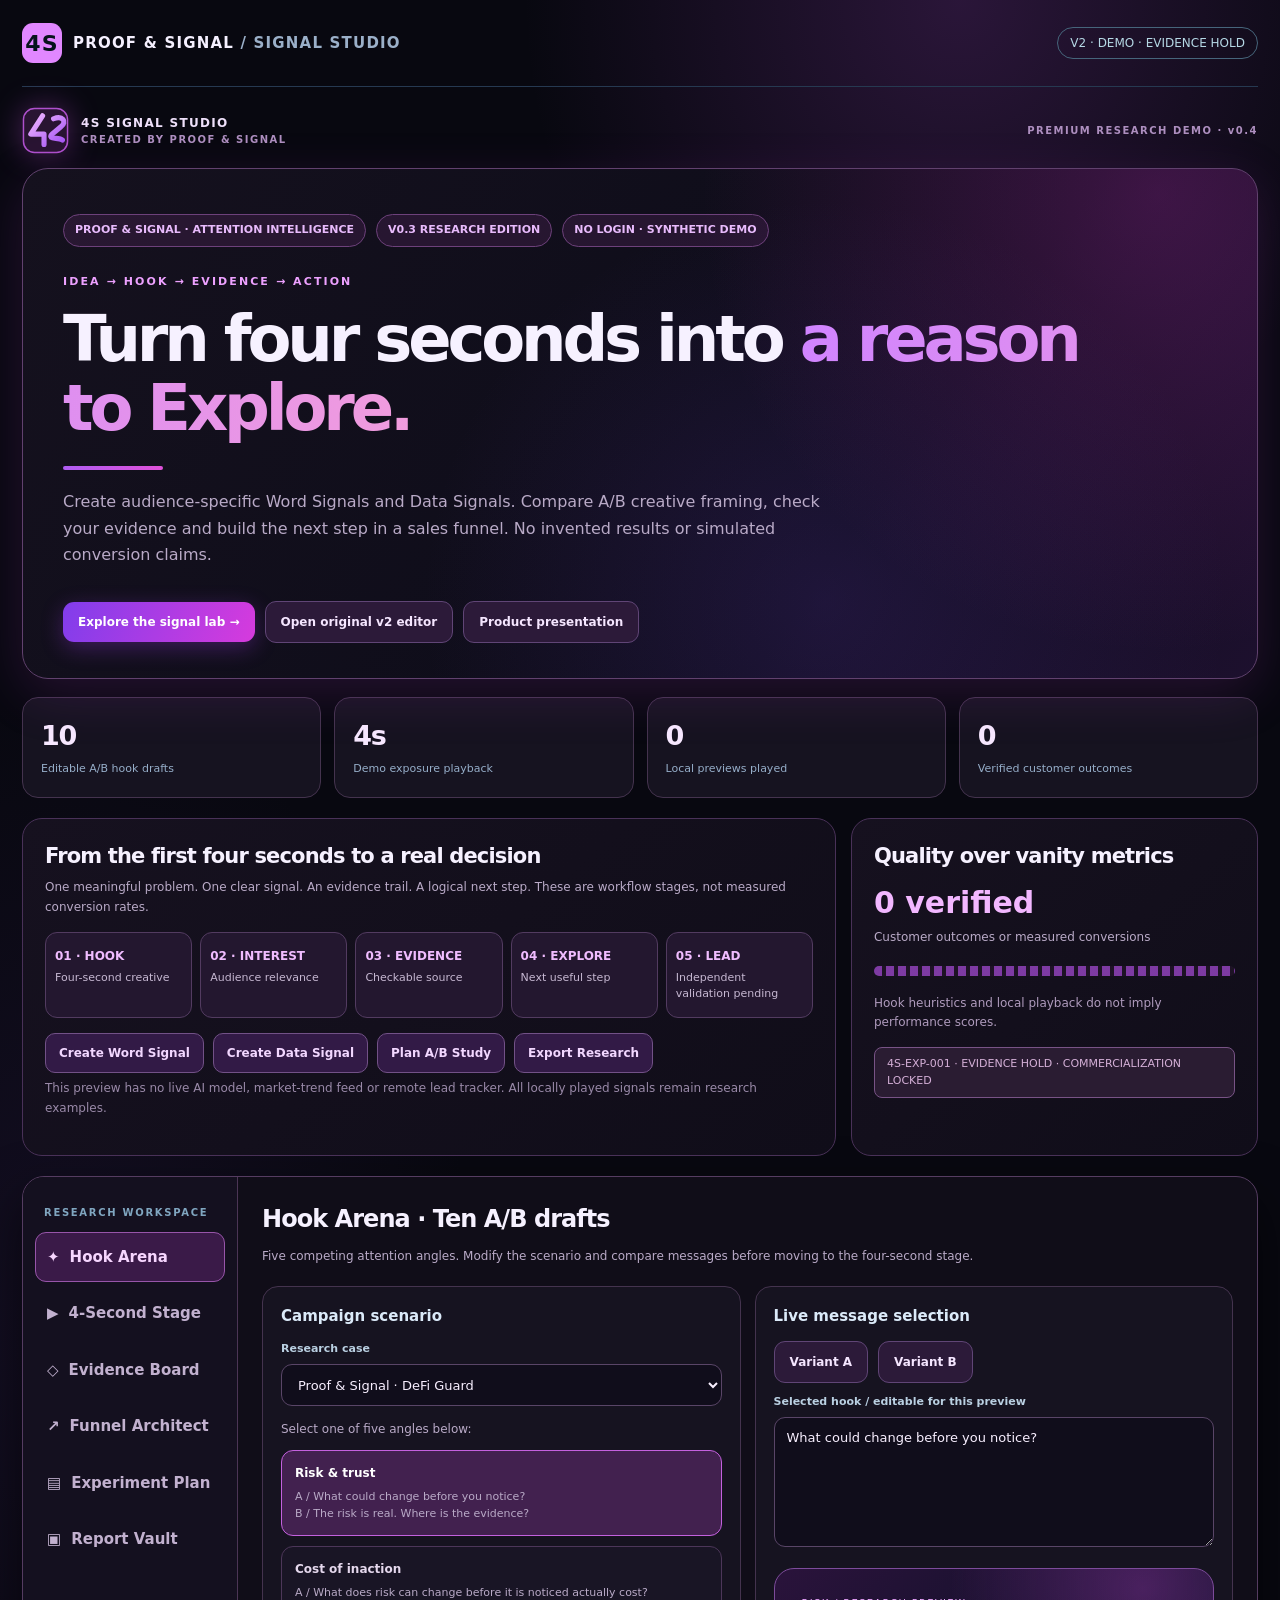
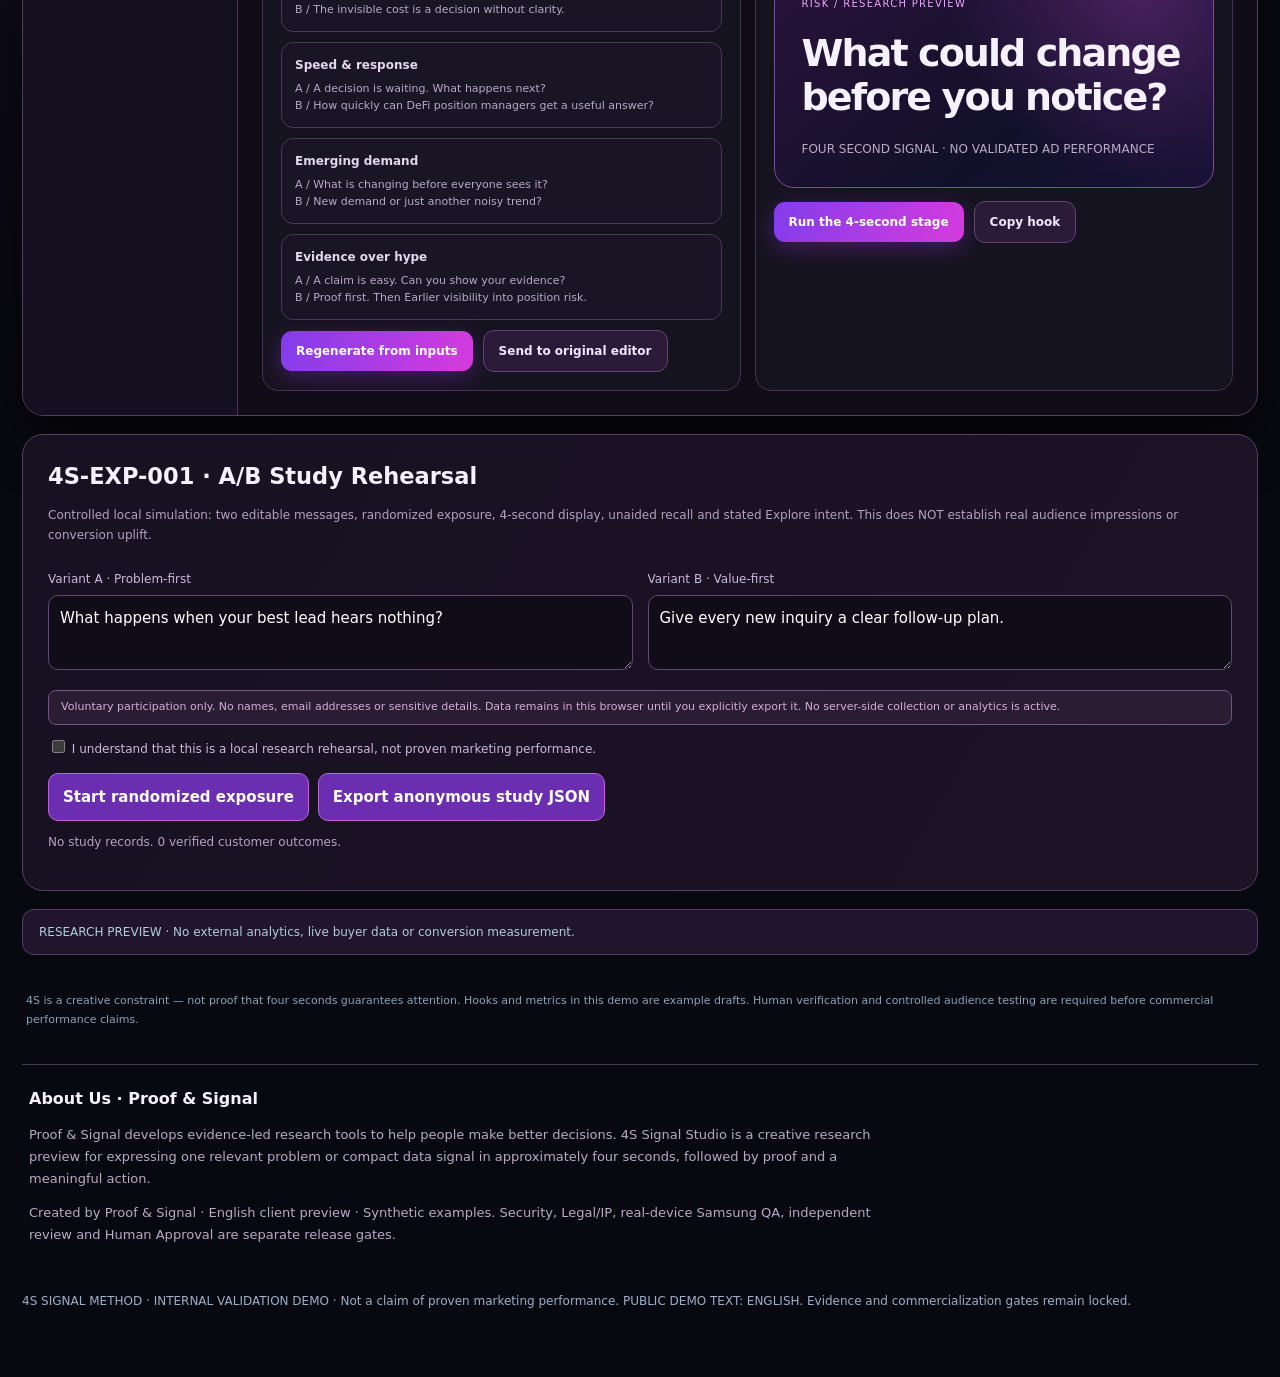
==== commit 0a831784: "BOOST-004: activate violet premium dashboard, original brand and A/B research rehearsal" ====
--- a/studio/index.html
+++ b/studio/index.html
@@ -10,6 +10,7 @@
 *{box-sizing:border-box}body{margin:0;background:radial-gradient(circle at 80% -8%,#1c3957 0,transparent 40%),var(--bg);color:var(--text);font:15px/1.5 Inter,ui-sans-serif,system-ui,-apple-system,BlinkMacSystemFont,"Segoe UI",sans-serif}button,input,textarea,select{font:inherit}button{cursor:pointer}button:focus-visible,input:focus-visible,textarea:focus-visible,select:focus-visible{outline:2px solid var(--aqua);outline-offset:3px}a{color:var(--aqua)}.shell{max-width:1320px;margin:auto;padding:0 22px 55px}.top{display:flex;gap:15px;align-items:center;justify-content:space-between;padding:23px 0;border-bottom:1px solid var(--line)}.logo{display:flex;align-items:center;gap:11px;font-weight:800;letter-spacing:.08em}.mark{display:grid;place-items:center;width:40px;height:40px;background:var(--aqua);color:#06131b;border-radius:11px;font-size:22px;font-weight:900}.status{font-size:12px;border:1px solid #46657b;border-radius:99px;color:#b5d8e5;padding:6px 12px}.hero{display:flex;justify-content:space-between;gap:22px;align-items:end;padding:34px 0 28px}.eyebrow{color:var(--aqua);font-size:11px;font-weight:800;letter-spacing:.18em}.hero h1{font-size:clamp(33px,4vw,61px);line-height:1.06;letter-spacing:-.055em;margin:11px 0}.hero h1 em{font-style:normal;color:var(--aqua)}.hero p{max-width:720px;color:var(--muted);margin:0}.hero .note{max-width:235px;font-size:12px;color:var(--muted);border-left:2px solid var(--aqua);padding-left:13px}.workspace{display:grid;grid-template-columns:minmax(310px,440px) minmax(0,1fr);gap:19px;align-items:start}.panel{background:linear-gradient(145deg,#142238 0,#0e192a 100%);border:1px solid var(--line);border-radius:20px;padding:22px;box-shadow:0 18px 38px #02071035}.panel h2{font-size:16px;letter-spacing:-.015em;margin:0 0 7px}.sub{font-size:12px;color:var(--muted);margin:0 0 19px}.label{display:block;color:#bad0e2;font-weight:700;font-size:11px;letter-spacing:.035em;margin:15px 0 7px}.field{width:100%;background:#0b1625;color:var(--text);border:1px solid #34465d;border-radius:10px;padding:11px 12px;min-height:43px}.field::placeholder{color:#8295ad}.field:focus{border-color:var(--aqua)}textarea.field{min-height:67px;resize:vertical}.twocol{display:grid;grid-template-columns:1fr 1fr;gap:11px}.tabs{display:flex;gap:8px}.chip{background:#101e30;border:1px solid #34465d;border-radius:9px;color:var(--text);padding:10px 12px;font-size:12px;font-weight:800}.chip.active{border-color:var(--aqua);color:var(--aqua);background:#113334}.btn{border:0;border-radius:11px;padding:12px 18px;font-weight:800;font-size:13px;background:var(--aqua);color:#08202a}.btn.secondary{background:#243752;color:#e6f2fc}.btn.outline{background:transparent;color:var(--text);border:1px solid #455970}.btn:disabled{opacity:.4;cursor:not-allowed}.btn-row{display:flex;flex-wrap:wrap;gap:9px;margin-top:17px}.help{color:var(--muted);font-size:11px}.warning{color:var(--amber)!important}.success{color:var(--aqua)!important}.hlabel{display:flex;align-items:center;justify-content:space-between;gap:8px}.pill{display:inline-block;background:#203c47;color:#a5fff0;padding:3px 8px;font-size:10px;border-radius:99px;font-weight:750}.stage{min-height:380px;display:flex;flex-direction:column;justify-content:space-between;background:radial-gradient(circle at 85% 10%,#204d62 0,transparent 46%),linear-gradient(155deg,#091826,#14283e);border:1px solid #33506a;border-radius:17px;padding:28px;position:relative;overflow:hidden}.stage:after{content:"4S";position:absolute;bottom:-115px;right:0;color:#87a5bd10;font-size:320px;font-weight:900;pointer-events:none;line-height:1}.stagehead,.stagefoot{display:flex;justify-content:space-between;gap:10px;align-items:center;z-index:1;font-size:11px;letter-spacing:.085em;font-weight:800;color:#a6bed1}.signal{z-index:1;position:relative;margin:32px 0}.signal h3{font-size:clamp(30px,3.9vw,60px);line-height:1.09;letter-spacing:-.04em;margin:0;max-width:740px}.signal .unit{color:var(--aqua);font-size:13px;font-weight:800;letter-spacing:.06em;text-transform:uppercase}.signal .number{font-size:clamp(74px,9vw,136px);line-height:.95;letter-spacing:-.07em;color:var(--aqua);font-weight:900}.signal .context{color:#e9f5fb;font-size:clamp(18px,2vw,29px);line-height:1.16;margin-top:10px;font-weight:800}.signal .implication{color:#b5cede;margin-top:10px;font-size:15px}.data-action{font-size:12px;color:#b5fff1;margin-top:12px;font-weight:850;letter-spacing:.02em}.signal.dataB #signalData:not([hidden]){display:flex;flex-direction:column}.signal.dataB #signalImplication{order:-1;font-size:clamp(20px,2vw,27px);color:var(--text);font-weight:850;margin:0 0 14px}.signal.dataB #signalContext{font-size:15px;color:#b5cede;font-weight:500;margin-top:10px}.source{max-width:320px;text-align:right;color:var(--amber);letter-spacing:0;font-size:10px}.progress{height:5px;background:#263b50;border-radius:100px;overflow:hidden;margin-top:18px}.progress>span{display:block;background:var(--aqua);height:100%;width:0}.progress.running>span{animation:fill 4s linear forwards}@keyframes fill{to{width:100%}}.muted{color:var(--muted)}.below{display:grid;grid-template-columns:repeat(3,minmax(0,1fr));gap:10px;margin-top:15px}.step{padding:15px;background:#0c1a2b;border:1px solid var(--line);border-radius:12px}.step b{color:var(--aqua);font-size:11px}.step p{font-size:13px;margin:7px 0 0}.evidence{color:var(--amber)}.mini-title{font-size:11px;font-weight:800;letter-spacing:.12em;color:var(--muted);margin:18px 0 11px}.signal-edit{min-height:75px;font-size:14px}.split{display:grid;grid-template-columns:1fr 1fr;gap:12px}.thin{height:1px;background:var(--line);margin:19px 0}.test-result{background:#11293a;border:1px solid #285066;border-radius:12px;padding:15px;margin-top:12px;display:none}.test-result.visible{display:block}.test-result h3{margin:0 0 8px}.result-head{font-size:13px;font-weight:700;color:var(--aqua)}.result-head small{color:var(--muted);font-weight:400}.test-actions{display:flex;flex-wrap:wrap;gap:8px;margin-top:15px}.count{color:var(--muted);font-size:12px}.footer-note{font-size:12px;color:var(--muted);margin-top:20px}.summary{display:flex;gap:10px;flex-wrap:wrap;margin-top:10px}.summary span{padding:6px 10px;border:1px solid var(--line);border-radius:99px;font-size:11px;color:var(--muted)}.value{font-size:13px;font-weight:700}.fade{opacity:.55}.test-banner{background:#273d30;color:#c8f0d4;border:1px solid #45785c;padding:8px 11px;font-size:11px;border-radius:8px;margin-bottom:12px}.exportNote{font-size:11px;color:var(--muted)}.test-hidden{display:none!important}@media(max-width:1020px){.workspace{grid-template-columns:1fr}.hero{align-items:start}.stage{min-height:345px}}@media(max-width:640px){.shell{padding:0 13px 28px}.top{padding:14px 0}.logo{letter-spacing:.02em;font-size:12px}.mark{height:34px;width:34px}.status{font-size:10px;padding:4px 7px}.hero{display:block;padding:24px 0}.hero h1{font-size:38px}.hero .note{margin-top:17px;max-width:100%}.panel{padding:16px;border-radius:14px}.stage{padding:18px;min-height:335px}.stage:after{font-size:220px;bottom:-65px}.signal{margin:27px 0}.signal h3{font-size:36px}.signal .number{font-size:90px}.below{grid-template-columns:1fr}.twocol{grid-template-columns:1fr}.split{grid-template-columns:1fr}.source{max-width:140px}.hero .note{border-left:2px solid var(--aqua)}}
 </style>
 <link rel="stylesheet" href="./premium.css"><script src="./premium.js" defer></script>
+<link rel="stylesheet" href="./brand-v4.css"><script src="./brand-v4.js" defer></script><script src="./study-v4.js" defer></script>
 </head>
 <body>
 <div class="shell">
--- a/studio/brand-v4.css
+++ b/studio/brand-v4.css
@@ -0,0 +1,68 @@
+
+/* 4S BOOST-004 — Research preview; no customer performance claims */
+:root{--aqua:#e187ff!important;--blue:#aa80ff!important}
+html{scroll-behavior:smooth}
+body{background:radial-gradient(ellipse 46% 22% at 75% 0%,#75339250,transparent 74%),radial-gradient(ellipse 45% 30% at 5% 45%,#35205744,transparent 72%),#080810!important;color:#f5f0ff}
+#s4premium{max-width:1490px;margin:20px auto 30px;color:#f6f1ff}
+#s4premium .s4-hero{position:relative;border-color:#61416e;background:radial-gradient(circle at 92% 5%,#a929a54d,transparent 37%),radial-gradient(circle at 65% 85%,#54309b40,transparent 44%),linear-gradient(125deg,#15111e,#0d0c19 68%,#1d102e);box-shadow:0 15px 52px #ad38c32c}
+#s4premium .s4-kicker,#s4premium .s4-glow{color:#eda1ff}
+#s4premium .s4-glow{background:linear-gradient(95deg,#d084ff,#f19cdd);color:transparent;background-clip:text}
+#s4premium .s4-tag{border-color:#6d417b;color:#e8bbfc;background:#43204d70}
+#s4premium .s4-btn{border-color:#604576;background:#2c1a39;color:#f5e6ff}
+#s4premium .s4-btn.main{background:linear-gradient(110deg,#813deb,#d63bdd);color:#fff;box-shadow:0 6px 22px #9637db55}
+#s4premium .s4-metric,#s4premium .s4-panel{background:#161320;border-color:#44334e}
+#s4premium .s4-metric strong{color:#f7e8ff}
+#s4premium .s4-workspace{background:#100d18;border-color:#553c61;box-shadow:0 22px 52px #0009}
+#s4premium .s4-nav{background:#14101f;border-color:#4b3555}
+#s4premium .s4-nav button{color:#c2b1cf}
+#s4premium .s4-nav button[aria-selected=true]{color:#f7d6ff;background:#512060a3;border-color:#9755a9}
+#s4premium .s4-angle{background:#191525;border-color:#4c3659;color:#e5d8ed}
+#s4premium .s4-angle.active{background:#42214f;border-color:#c461de;color:#fff}
+#s4premium .s4-angle span,#s4premium .s4-muted,#s4premium p{color:#b9aac7}
+#s4premium .s4-input{background:#100d1b;color:#f8efff;border-color:#594567}
+#s4premium .s4-stage{border-color:#7d4b9b;background:radial-gradient(circle at 84% 9%,#87339a77,transparent 46%),linear-gradient(140deg,#2a133b,#111029 62%,#1a1236)}
+#s4premium .s4-stage .s4-stage-tag,#s4premium .s4-pill,#s4premium .s4-step strong{color:#eda6ff}
+#s4premium .s4-progress{background:#453352}
+#s4premium .s4-progress div{background:linear-gradient(90deg,#823fe9,#e64fda)}
+#s4premium .s4-quality,#s4premium .s4-step,#s4premium .s4-status{background:#20152d;border-color:#573b69}
+#s4premium button:focus-visible,#s4premium input:focus-visible,#s4premium textarea:focus-visible,#s4premium select:focus-visible{outline:2px solid #e783fa}
+#s4premium .s4-hero h1{max-width:1060px}
+#s4premium .s4-hero h1:after{content:"";display:block;width:100px;height:4px;border-radius:3px;margin-top:23px;background:linear-gradient(90deg,#af5df3,#e051d9)}
+#s4premium .s4-metrics{margin-top:18px}
+#s4premium .s4-brandbar{display:flex;align-items:center;gap:12px;margin-bottom:14px;color:#eee0fa;letter-spacing:.11em;font-weight:800;font-size:12px}
+#s4premium .s4-brandbar svg{width:47px;height:47px;filter:drop-shadow(0 0 15px #cf50ec55)}
+#s4premium .s4-brandbar small{display:block;font-size:10px;letter-spacing:.15em;color:#ae8fc0}
+#s4premium .s4-overview{display:grid;grid-template-columns:minmax(0,1.6fr) minmax(240px,.8fr);gap:15px;margin:14px 0 20px}
+#s4premium .s4-overview .s4-box{border:1px solid #493158;background:linear-gradient(140deg,#16111f,#100d19);padding:22px;border-radius:20px;min-width:0}
+#s4premium .s4-overview h2{font-size:21px;margin:0 0 6px;letter-spacing:-.04em}
+#s4premium .s4-overview p{font-size:12px;line-height:1.65;margin:6px 0 14px}
+#s4premium .s4-funnel{display:grid;grid-template-columns:repeat(5,minmax(0,1fr));gap:8px}
+#s4premium .s4-funnel div{border:1px solid #523b60;background:#23172f;padding:14px 9px;border-radius:12px;font-size:11px;color:#c6b8d2}
+#s4premium .s4-funnel b{display:block;color:#f0bcff;font-size:12px;margin-bottom:5px}
+#s4premium .s4-funnel-legend{font-size:10px;color:#9989a8;margin-top:13px}
+#s4premium .s4-quick{display:flex;flex-wrap:wrap;gap:9px;margin:15px 0 0}
+#s4premium .s4-quick button{border:1px solid #725187;background:#321a46;color:#f2d7ff;border-radius:10px;padding:10px 13px;cursor:pointer;font-weight:800;font-size:12px}
+#s4premium .s4-quick button:hover{background:#5b277a}
+#s4premium .s4-meter{height:10px;border-radius:8px;background:repeating-linear-gradient(90deg,#a149d0 0,#a149d0 8px,#211428 8px,#211428 12px);opacity:.75;margin:18px 0}
+#s4premium .s4-caption{font-size:10px;color:#af9bbd}
+#s4premium .s4-study{border:1px solid #5c3d65;background:linear-gradient(120deg,#171121,#1d1327);border-radius:21px;padding:25px;margin:18px 0}
+#s4premium .s4-study h2{margin:0 0 7px}
+#s4premium .s4-study-grid{display:grid;grid-template-columns:repeat(2,minmax(0,1fr));gap:15px}
+#s4premium .s4-study .s4-field{min-width:0}
+#s4premium .s4-study label{display:block;margin:12px 0 7px;color:#cfb9de;font-size:12px}
+#s4premium .s4-study input[type=text],#s4premium .s4-study textarea{width:100%;background:#100c18;color:#fff;border:1px solid #624775;border-radius:10px;padding:11px;font:inherit}
+#s4premium .s4-study textarea{min-height:75px;resize:vertical}
+#s4premium .s4-study button{background:#6c2eb0;color:#fff;border:1px solid #bc63d9;border-radius:10px;padding:12px 14px;cursor:pointer;font:inherit;font-weight:800}
+#s4premium .s4-study button:disabled{opacity:.4;cursor:not-allowed}
+#s4premium .s4-study-note{font-size:12px;color:#b4a2c0}
+#s4premium .s4-study-screen{display:none;border-radius:18px;border:1px solid #b34ad1;background:linear-gradient(135deg,#28103b,#090b16);min-height:245px;align-items:center;justify-content:center;flex-direction:column;padding:25px;text-align:center;margin:15px 0}
+#s4premium .s4-study-screen.show{display:flex}
+#s4premium .s4-study-screen strong{font-size:clamp(29px,4vw,51px);line-height:1.16;max-width:750px}
+#s4premium .s4-study-screen small{color:#e5a9f7;margin-bottom:12px}
+#s4premium .s4-about{border-top:1px solid #4c3659;padding:22px 7px 4px;margin-top:15px}
+#s4premium .s4-about strong{font-size:16px}
+#s4premium .s4-about p{max-width:880px;font-size:13px}
+#s4premium .s4-privacy{padding:8px 12px;background:#2a1c32;border:1px solid #785386;border-radius:8px;font-size:11px;color:#d4afd7}
+@media(max-width:950px){#s4premium .s4-overview{grid-template-columns:1fr}#s4premium .s4-funnel{grid-template-columns:repeat(3,minmax(0,1fr))}}
+@media(max-width:650px){#s4premium .s4-hero{padding:26px 19px}#s4premium .s4-funnel{grid-template-columns:repeat(2,minmax(0,1fr))}#s4premium .s4-study-grid{grid-template-columns:1fr}#s4premium .s4-study{padding:17px}#s4premium .s4-overview .s4-box{padding:17px}}
+@media(prefers-reduced-motion:reduce){#s4premium *{animation:none!important;transition:none!important;scroll-behavior:auto!important}}
